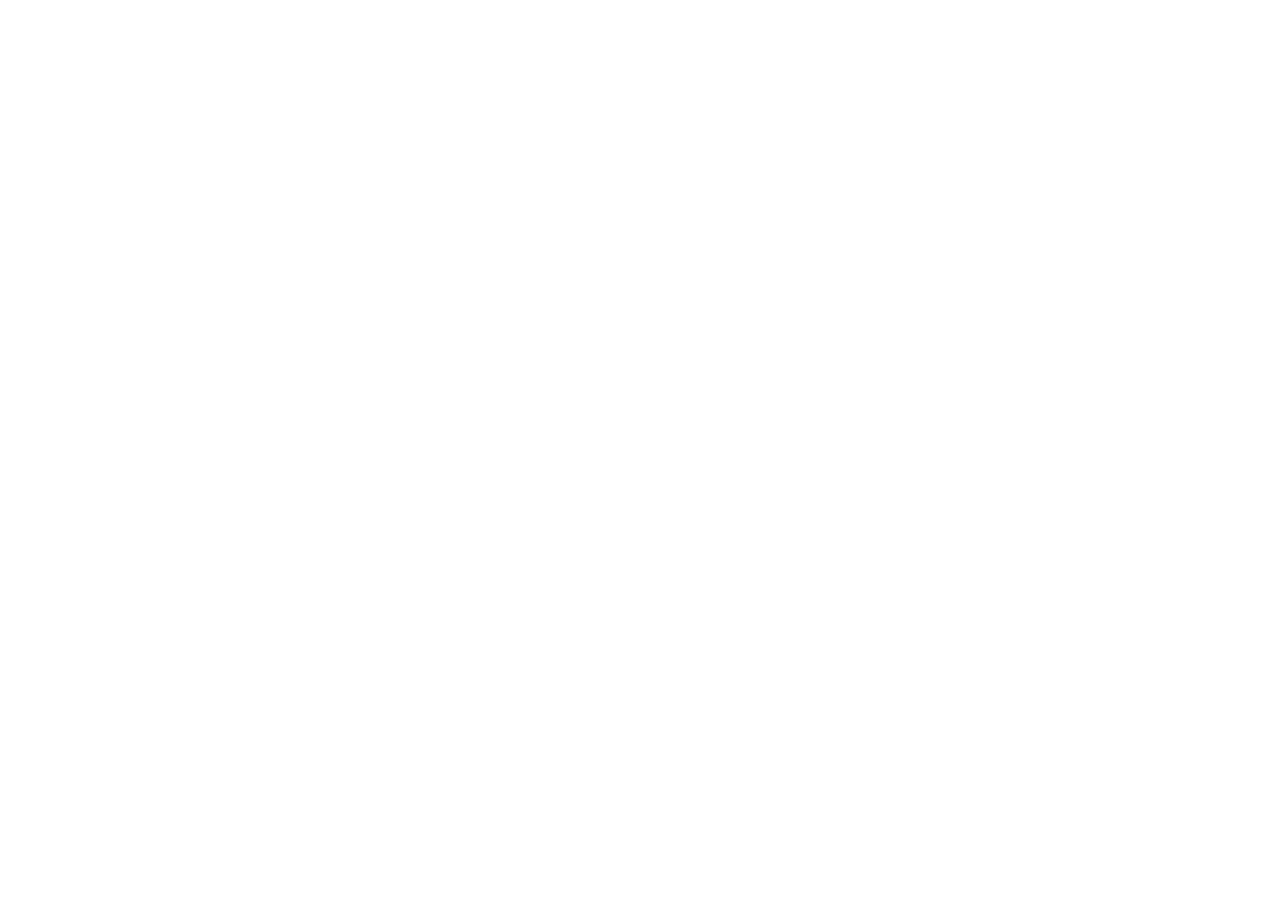
==== index.html @ 8e7126a4 "init: start CV#2" ====
<!DOCTYPE html>
<html lang="ru">
  <head>
    <meta charset="UTF-8" />
    <meta http-equiv="X-UA-Compatible" content="IE=edge" />
    <meta name="viewport" content="width=device-width, initial-scale=1.0" />
    <title>CV Rasulev Bobur</title>
    <link
      rel="stylesheet"
      href="https://cdnjs.cloudflare.com/ajax/libs/font-awesome/4.7.0/css/font-awesome.css"
      integrity="sha512-5A8nwdMOWrSz20fDsjczgUidUBR8liPYU+WymTZP1lmY9G6Oc7HlZv156XqnsgNUzTyMefFTcsFH/tnJE/+xBg=="
      crossorigin="anonymous"
      referrerpolicy="no-referrer"
    />
    <link rel="stylesheet" href="style.css" />
  </head>
  <body>
   
  </body>
</html>
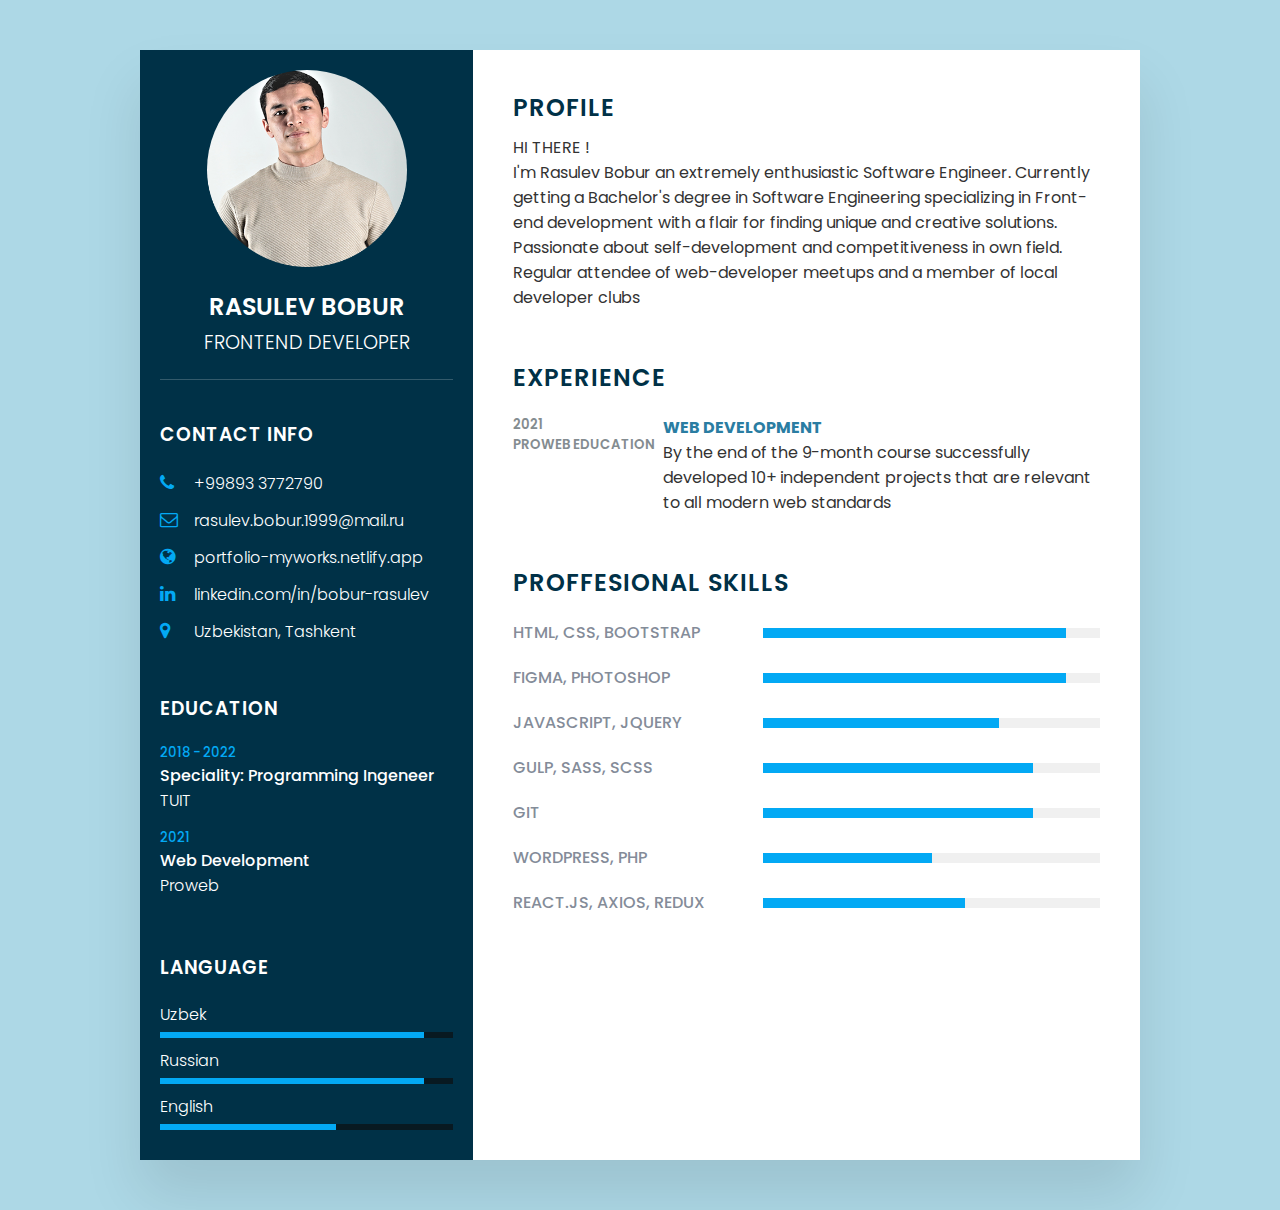
==== commit eab7a389: "feat: modify html and style files" ====
--- a/index.html
+++ b/index.html
@@ -15,6 +15,171 @@
     <link rel="stylesheet" href="style.css" />
   </head>
   <body>
-   
+    <div class="container">
+        <div class="left_slide">
+          <div class="profileText">
+            <div class="imgBx">
+              <img src="ava.png" alt="ava_img" />
+            </div>
+            <h2>Rasulev Bobur <span> Frontend Developer</span></h2>
+          </div>
+  
+          <div class="contactInfo">
+            <h3 class="title">Contact Info</h3>
+            <ul>
+              <li>
+                <span class="icon"
+                  ><i class="fa fa-phone" aria-hidden="true"></i
+                ></span>
+                <span class="text">+99893 3772790</span>
+              </li>
+              <li>
+                <span class="icon"
+                  ><i class="fa fa-envelope-o" aria-hidden="true"></i
+                ></span>
+                <span class="text">rasulev.bobur.1999@mail.ru</span>
+              </li>
+              <li>
+                <span class="icon"
+                  ><i class="fa fa-globe" aria-hidden="true"></i
+                ></span>
+                <span class="text">portfolio-myworks.netlify.app</span>
+              </li>
+              <li>
+                <span class="icon"
+                  ><i class="fa fa-linkedin" aria-hidden="true"></i
+                ></span>
+                <span class="text">linkedin.com/in/bobur-rasulev</span>
+              </li>
+              <li>
+                <span class="icon"
+                  ><i class="fa fa-map-marker" aria-hidden="true"></i
+                ></span>
+                <span class="text">Uzbekistan, Tashkent</span>
+              </li>
+            </ul>
+          </div>
+  
+          <div class="contactInfo education">
+            <h3 class="title">Education</h3>
+            <ul>
+              <li>
+                <h5>2018 - 2022</h5>
+                <h4>Speciality: Programming Ingeneer</h4>
+                <h4>TUIT</h4>
+              </li>
+              <li>
+                <h5>2021</h5>
+                <h4>Web Development</h4>
+                <h4>Proweb</h4>
+              </li>
+            </ul>
+          </div>
+  
+          <div class="contactInfo language">
+            <h3 class="title">Language</h3>
+            <ul>
+              <li>
+                <span class="text">Uzbek</span>
+                <span class="percent">
+                  <div style="width: 90%"></div>
+                </span>
+              </li>
+              <li>
+                <span class="text">Russian</span>
+                <span class="percent">
+                  <div style="width: 90%"></div>
+                </span>
+              </li>
+              <li>
+                <span class="text">English</span>
+                <span class="percent">
+                  <div style="width: 60%"></div>
+                </span>
+              </li>
+            </ul>
+          </div>
+        </div>
+  
+        <div class="right_slide">
+          <div class="about">
+            <h2 class="title_about">Profile</h2>
+            <p>
+              HI THERE ! <br />
+              I'm Rasulev Bobur an extremely enthusiastic Software Engineer.
+              Currently getting a Bachelor's degree in Software Engineering
+              specializing in Front-end development with a flair for finding
+              unique and creative solutions. Passionate about self-development and
+              competitiveness in own field. Regular attendee of web-developer
+              meetups and a member of local developer clubs
+            </p>
+          </div>
+  
+          <div class="about">
+            <h2 class="title_about">Experience</h2>
+            <div class="box">
+              <div class="year_company">
+                <h5>2021</h5>
+                <h5>Proweb Education</h5>
+              </div>
+  
+              <div class="text">
+                <h4>Web Development</h4>
+                <p>
+                  By the end of the 9-month course successfully developed 10+
+                  independent projects that are relevant to all modern web
+                  standards
+                </p>
+              </div>
+            </div>
+          </div>
+  
+          <div class="about skills">
+            <h2 class="title_about">Proffesional Skills</h2>
+            <div class="box">
+              <h4>Html, Css, Bootstrap</h4>
+              <div class="percent">
+                <div style="width: 90%"></div>
+              </div>
+            </div>
+            <div class="box">
+              <h4>Figma, Photoshop</h4>
+              <div class="percent">
+                <div style="width: 90%"></div>
+              </div>
+            </div>
+            <div class="box">
+              <h4>JavaScript, JQuery</h4>
+              <div class="percent">
+                <div style="width: 70%"></div>
+              </div>
+            </div>
+            <div class="box">
+              <h4>Gulp, SASS, SCSS</h4>
+              <div class="percent">
+                <div style="width: 80%"></div>
+              </div>
+            </div>
+            <div class="box">
+              <h4>Git</h4>
+              <div class="percent">
+                <div style="width: 80%"></div>
+              </div>
+            </div>
+            <div class="box">
+              <h4>WordPress, PhP</h4>
+              <div class="percent">
+                <div style="width: 50%"></div>
+              </div>
+            </div>
+            <div class="box">
+              <h4>React.js, Axios, Redux</h4>
+              <div class="percent">
+                <div style="width: 60%"></div>
+              </div>
+            </div>
+          </div>
+        </div>
+      </div>
   </body>
 </html>--- a/style.css
+++ b/style.css
@@ -0,0 +1,242 @@
+@import url('https://fonts.googleapis.com/css2?family=Poppins:wght@200;300;400;500;600;700;800;900&display=swap');
+
+*{
+    margin: 0;
+    padding: 0;
+    box-sizing: border-box;
+    font-family: 'Poppins', sans-serif;
+}
+
+body{
+    background: lightblue;
+    display: flex;
+    justify-content: center;
+    align-items: center;
+    min-height: 100vh;
+}
+
+.container{
+    position: relative;
+    width: 100%;
+    max-width: 1000px;
+    min-height: 1000px;
+    background: #fff;
+    margin: 50px;
+    display: grid;
+    grid-template-columns: 1fr 2fr;
+    box-shadow: 0 35px 55px rgba(0, 0, 0, 0.1);
+}
+
+.container .left_slide{
+    position: relative;
+    background: #003147;
+    padding: 20px;
+}
+
+.profileText{
+    /* max-width: 100%; */
+    position: relative;
+    display: flex;
+    flex-direction: column;
+    align-items: center;
+    padding-bottom: 20px;
+    border-bottom: 1px solid rgba(255, 255, 255, 0.2);
+}
+
+.profileText .imgBx{
+    position: relative;
+    width: 200px;
+    height: 200px;
+    border-radius: 50%;
+    overflow: hidden;
+}
+
+.profileText .imgBx img{
+    position: absolute;
+    top: 0;
+    left: 0;
+    width: 100%;
+    height: 100%;
+    object-fit: cover;
+}
+
+.profileText h2{
+    color: #fff;
+    font-size: 1.5em;
+    margin-top: 20px;
+    text-transform: uppercase;
+    text-align: center;
+    font-weight: 600;
+    line-height: 1.4em;
+}
+
+.profileText h2 span{
+    display: inline-block;
+    width: 100%;
+    font-size: 0.8em;
+    font-weight: 300;
+}
+
+.contactInfo{
+   padding-top: 40px; 
+}
+
+.title{
+    color: #fff;
+    text-transform: uppercase;
+    font-weight: 600;
+    letter-spacing: 1px;
+    margin-bottom: 20px;
+}
+
+.contactInfo ul{
+    position: relative;
+}
+
+.contactInfo ul li{
+    position: relative;
+    list-style: none;
+    margin: 10px 0;
+    cursor: pointer;
+}
+
+.contactInfo ul li .icon{
+    display: inline-block;
+    width: 30px;
+    font-size: 18px;
+    color: #03a9f4;
+}
+
+.contactInfo ul li .text{
+    color: #fff;
+    font-weight: 300;
+    /* font-size: 15px; */
+}
+
+.contactInfo.education li{
+    margin-bottom: 15px;
+}
+
+.contactInfo.education h5{
+    color: #03a9f4;
+    font-weight: 500;
+}
+
+.contactInfo.education h4:nth-child(2){
+    color: #fff;
+    font-weight: 500;
+}
+
+.contactInfo.education h4{
+    color: #fff;
+    font-weight: 300;
+}
+
+.contactInfo.language .percent{
+    position: relative;
+    width: 100%;
+    height: 6px;
+    background: #081921;
+    display: block;
+    margin-top: 5px;
+}
+
+.contactInfo.language .percent div{
+    position: absolute;
+    top: 0;
+    left: 0;
+    height: 100%;
+    background: #03a9f4;
+}
+
+.container .right_slide{
+    position: relative;
+    background: #fff;
+    padding: 40px;
+}
+
+.about{
+    margin-bottom: 50px;
+}
+
+.title_about{
+    color: #003147;
+    font-weight: 600;
+    text-transform: uppercase;
+    letter-spacing: 1px;
+    margin-bottom: 10px;
+}
+
+p{
+    color: #333;
+}
+
+.about .box{
+    display: flex;
+    justify-content: space-between;
+    /* flex-direction: row; */
+    margin: 20px 0;
+}
+
+.about .box .year_company{
+    min-width: 150px;
+}
+
+.about .box .year_company h5{
+    text-transform: uppercase;
+    color: #848c90;
+    font-weight: 600;
+}
+
+.about .box .text h4{
+    text-transform: uppercase;
+    color: #2a7da2;
+    font-size: 16px;
+}
+
+.skills .box{
+    position: relative;
+    width: 100%;
+    display: grid;
+    grid-template-columns: 250px 1fr;
+    justify-content: center;
+    align-items: center;
+}
+
+.skills .box h4{
+    text-transform: uppercase;
+    color: #848c99;
+    font-weight: 500;
+
+}
+
+.skills .box .percent{
+    position: relative;
+    width: 100%;
+    height: 10px;
+    background: #f0f0f0;
+
+}
+
+.skills .box .percent div{
+    position: absolute;
+    top: 0;
+    left: 0;
+    height: 100%;
+    background: #03a9f4;
+}
+
+/* --------------- */
+
+@media (max-width: 1000px) {
+    .container{
+        margin: 0px;
+        grid-template-columns: repeat(1, 1fr);
+    }
+
+    .about .box .text{
+        width: 75%;
+        margin-left: 30px;
+    }
+
+}